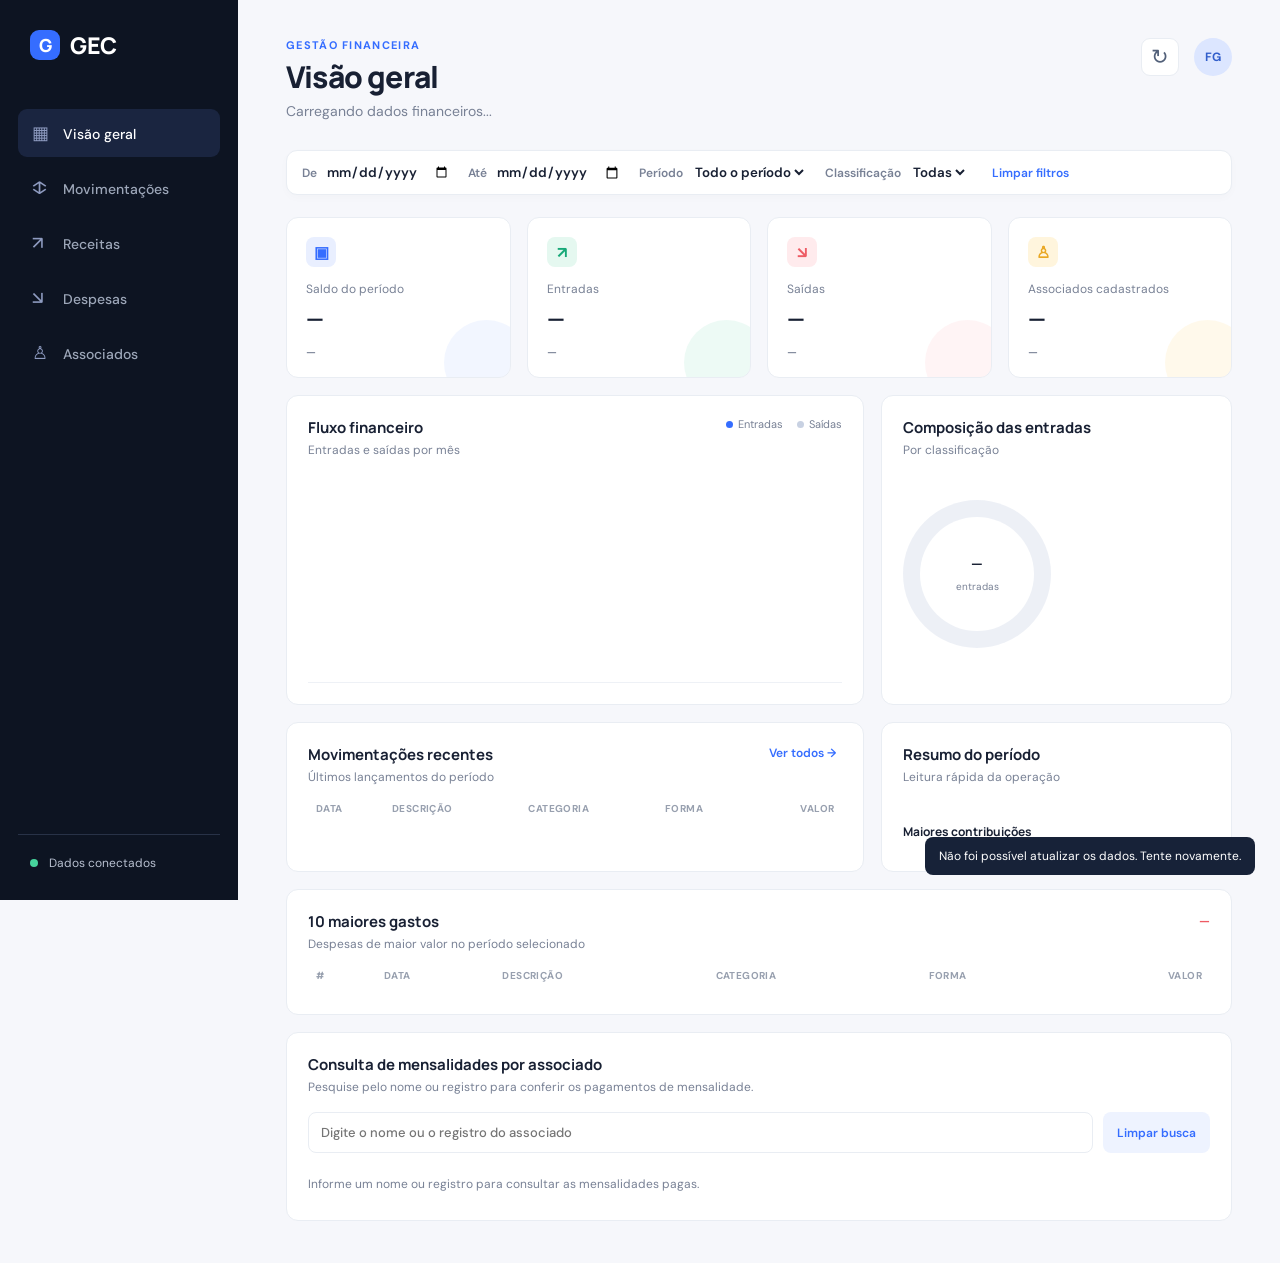
==== index.html @ 5729332a "Primeiro versão" ====
<!doctype html>
<html lang="pt-BR">
  <head>
    <meta charset="UTF-8" />
    <meta name="viewport" content="width=device-width, initial-scale=1.0" />
    <meta name="theme-color" content="#0c1220" />
    <title>GEC | Painel Financeiro</title>
    <link rel="preconnect" href="https://fonts.googleapis.com" />
    <link rel="preconnect" href="https://fonts.gstatic.com" crossorigin />
    <link href="https://fonts.googleapis.com/css2?family=DM+Sans:wght@400;500;600;700&family=Manrope:wght@500;600;700;800&display=swap" rel="stylesheet" />
    <link rel="stylesheet" href="./style.css" />
    <link rel="stylesheet" href="./associate.css" />
  </head>
  <body>
    <aside class="sidebar">
      <div class="brand"><span class="brand-mark">G</span><span>GEC</span></div>
      <nav>
        <a class="active" href="#visao-geral"><span>▦</span> Visão geral</a>
        <a href="#movimentacoes"><span>↕</span> Movimentações</a>
        <a href="#receitas"><span>↗</span> Receitas</a>
        <a href="#despesas"><span>↘</span> Despesas</a>
        <a href="#associados"><span>♙</span> Associados</a>
      </nav>
      <div class="sidebar-bottom"><span class="status-dot"></span> Dados conectados</div>
    </aside>

    <main>
      <header>
        <div>
          <p class="eyebrow">GESTÃO FINANCEIRA</p>
          <h1>Visão geral</h1>
          <p class="subtitle" id="period-title">Carregando dados financeiros...</p>
        </div>
        <div class="header-actions">
          <button class="icon-button" id="refresh" title="Atualizar dados">↻</button>
          <div class="avatar">FG</div>
        </div>
      </header>

      <section class="filter-bar" aria-label="Filtros do painel">
        <label>De <input type="date" id="date-from" /></label>
        <label>Até <input type="date" id="date-to" /></label>
        <label>Período <select id="period-filter"><option value="all">Todo o período</option></select></label>
        <label>Classificação <select id="category-filter"><option value="all">Todas</option></select></label>
        <button id="clear-filters">Limpar filtros</button>
        <span class="updated" id="updated-at"></span>
      </section>

      <section class="metrics" id="visao-geral">
        <article class="metric-card balance"><div class="metric-icon">▣</div><p>Saldo do período</p><h2 id="balance">—</h2><span id="balance-note">—</span></article>
        <article class="metric-card income"><div class="metric-icon">↗</div><p>Entradas</p><h2 id="income">—</h2><span id="income-note">—</span></article>
        <article class="metric-card expense"><div class="metric-icon">↘</div><p>Saídas</p><h2 id="expense">—</h2><span id="expense-note">—</span></article>
        <article class="metric-card people"><div class="metric-icon">♙</div><p>Associados cadastrados</p><h2 id="associates-count">—</h2><span id="associates-note">—</span></article>
      </section>

      <section class="grid top-grid">
        <article class="panel chart-panel" id="receitas">
          <div class="panel-heading"><div><h3>Fluxo financeiro</h3><p>Entradas e saídas por mês</p></div><div class="legend"><span><i class="income-dot"></i>Entradas</span><span><i class="expense-dot"></i>Saídas</span></div></div>
          <div class="bar-chart" id="bar-chart"></div>
        </article>
        <article class="panel distribution-panel">
          <div class="panel-heading"><div><h3>Composição das entradas</h3><p>Por classificação</p></div></div>
          <div class="donut-row"><div class="donut" id="donut"><div><strong id="donut-value">—</strong><span>entradas</span></div></div><ul id="distribution-list" class="distribution-list"></ul></div>
        </article>
      </section>

      <section class="grid bottom-grid">
        <article class="panel" id="movimentacoes">
          <div class="panel-heading"><div><h3>Movimentações recentes</h3><p>Últimos lançamentos do período</p></div><button class="link-button" id="show-all">Ver todos →</button></div>
          <div class="table-wrap"><table><thead><tr><th>Data</th><th>Descrição</th><th>Categoria</th><th>Forma</th><th class="amount">Valor</th></tr></thead><tbody id="transactions"></tbody></table></div>
        </article>
        <article class="panel insight-panel">
          <div class="panel-heading"><div><h3>Resumo do período</h3><p>Leitura rápida da operação</p></div></div>
          <div class="insights" id="insights"></div>
          <div class="top-members"><h4>Maiores contribuições</h4><div id="top-members"></div></div>
        </article>
      </section>

      <section class="panel expenses-ranking" id="despesas">
        <div class="panel-heading"><div><h3>10 maiores gastos</h3><p>Despesas de maior valor no período selecionado</p></div><strong id="expenses-total" class="expenses-total">—</strong></div>
        <div class="table-wrap"><table><thead><tr><th>#</th><th>Data</th><th>Descrição</th><th>Categoria</th><th>Forma</th><th class="amount">Valor</th></tr></thead><tbody id="top-expenses"></tbody></table></div>
      </section>

      <section class="panel associate-search" id="associados">
        <div class="panel-heading"><div><h3>Consulta de mensalidades por associado</h3><p>Pesquise pelo nome ou registro para conferir os pagamentos de mensalidade.</p></div></div>
        <div class="associate-controls">
          <input id="associate-query" list="associate-options" type="search" placeholder="Digite o nome ou o registro do associado" autocomplete="off" />
          <button id="associate-clear">Limpar busca</button>
        </div>
        <datalist id="associate-options"></datalist>
        <div id="associate-result" class="associate-result"><p>Informe um nome ou registro para consultar as mensalidades pagas.</p></div>
      </section>
    </main>
    <div class="toast" id="toast" role="status"></div>
    <script src="./app.js"></script>
  </body>
</html>
---- style.css ----
:root{--ink:#182033;--muted:#788195;--line:#e9edf3;--canvas:#f6f7fb;--surface:#fff;--nav:#0d1422;--blue:#356dff;--blue-soft:#e9efff;--green:#17a878;--red:#ee5b64;--yellow:#e9a722}*{box-sizing:border-box}body{margin:0;background:var(--canvas);color:var(--ink);font-family:'DM Sans',sans-serif}.sidebar{background:var(--nav);color:#b8c0d0;position:fixed;width:238px;inset:0 auto 0 0;padding:29px 18px;display:flex;flex-direction:column}.brand{font-family:Manrope,sans-serif;font-size:23px;font-weight:800;color:white;display:flex;align-items:center;gap:10px;margin:0 12px 48px}.brand-mark{background:var(--blue);height:30px;width:30px;border-radius:9px;display:grid;place-items:center;font-size:18px}nav{display:grid;gap:7px}nav a{color:#9da7b9;text-decoration:none;padding:12px 14px;border-radius:9px;font-size:14px;font-weight:500}nav a span{display:inline-block;width:27px;color:#8e9bc0;font-size:18px}nav a.active,nav a:hover{background:#1a2540;color:white}.sidebar-bottom{margin-top:auto;border-top:1px solid #283247;padding:20px 12px 0;font-size:12px}.status-dot{display:inline-block;width:8px;height:8px;background:#46d39c;border-radius:50%;margin-right:8px}main{margin-left:238px;padding:38px 48px 42px;max-width:1800px}header{display:flex;align-items:flex-start;justify-content:space-between;margin-bottom:30px}.eyebrow{font-size:11px;font-weight:700;letter-spacing:1.3px;color:var(--blue);margin:0 0 7px}h1,h2,h3,h4,p{margin:0}h1{font:800 30px/1.2 Manrope,sans-serif;letter-spacing:-.8px}.subtitle{color:var(--muted);font-size:14px;margin-top:7px}.header-actions{display:flex;align-items:center;gap:15px}.icon-button{border:1px solid var(--line);background:white;border-radius:9px;width:38px;height:38px;color:#526079;font-size:21px;cursor:pointer}.avatar{width:38px;height:38px;border-radius:50%;background:#dce6ff;color:#315ecb;font-size:12px;font-weight:700;display:grid;place-items:center}.filter-bar{padding:12px 15px;background:var(--surface);border:1px solid var(--line);border-radius:11px;display:flex;align-items:center;gap:18px;margin-bottom:22px;box-shadow:0 3px 10px #19223a05}.filter-bar label{font-size:12px;color:var(--muted);font-weight:600;display:flex;align-items:center;gap:8px}.filter-bar select{font-family:inherit;border:0;color:var(--ink);font-weight:600;outline:0;background:white;max-width:160px}.filter-bar button,.link-button{border:0;background:transparent;color:var(--blue);font:600 12px 'DM Sans';cursor:pointer}.updated{margin-left:auto;color:#9ca4b3;font-size:11px}.metrics{display:grid;grid-template-columns:repeat(4,1fr);gap:16px;margin-bottom:17px}.metric-card{background:white;border:1px solid var(--line);border-radius:12px;padding:19px 19px 16px;position:relative;overflow:hidden}.metric-card:after{content:'';position:absolute;right:-19px;bottom:-28px;width:85px;height:85px;border-radius:50%;opacity:.5}.metric-card.balance:after{background:#e6edff}.metric-card.income:after{background:#dcf5eb}.metric-card.expense:after{background:#ffeaeb}.metric-card.people:after{background:#fff4d7}.metric-icon{height:30px;width:30px;border-radius:8px;display:grid;place-items:center;font-weight:bold;margin-bottom:14px}.balance .metric-icon{background:var(--blue-soft);color:var(--blue)}.income .metric-icon{background:#e5f8f0;color:var(--green)}.expense .metric-icon{background:#ffebed;color:var(--red)}.people .metric-icon{background:#fff5dd;color:var(--yellow)}.metric-card p{color:var(--muted);font-size:12px}.metric-card h2{font:700 23px Manrope,sans-serif;letter-spacing:-.7px;margin:5px 0 6px}.metric-card span{font-size:11px;font-weight:600;color:var(--muted)}.grid{display:grid;gap:17px}.top-grid{grid-template-columns:1.65fr 1fr;margin-bottom:17px}.bottom-grid{grid-template-columns:1.65fr 1fr}.panel{background:var(--surface);border:1px solid var(--line);border-radius:12px;padding:21px;min-width:0}.panel-heading{display:flex;justify-content:space-between;align-items:flex-start;margin-bottom:17px}.panel-heading h3{font:700 15px Manrope,sans-serif}.panel-heading p{font-size:12px;color:var(--muted);margin-top:4px}.legend{display:flex;gap:14px;font-size:11px;color:var(--muted)}.legend i{display:inline-block;width:7px;height:7px;border-radius:50%;margin-right:5px}.income-dot{background:var(--blue)}.expense-dot{background:#c8d1e2}.bar-chart{height:208px;display:flex;align-items:end;gap:13px;padding:8px 5px 0;border-bottom:1px solid #eef1f6}.month{flex:1;display:flex;gap:3px;align-items:flex-end;justify-content:center;height:100%;position:relative}.bar{min-width:8px;width:38%;border-radius:4px 4px 0 0;transition:.25s}.bar.in{background:var(--blue)}.bar.out{background:#cfd7e5}.month label{position:absolute;bottom:-22px;font-size:10px;color:#8a93a4}.donut-row{display:flex;gap:21px;align-items:center;min-height:198px}.donut{--angle:0deg;width:148px;aspect-ratio:1;border-radius:50%;background:conic-gradient(var(--blue) var(--angle),#edf0f6 0);display:grid;place-items:center;flex-shrink:0;position:relative}.donut:before{content:'';position:absolute;inset:17px;background:white;border-radius:50%}.donut>div{position:relative;text-align:center}.donut strong{font:700 15px Manrope;display:block}.donut span{font-size:10px;color:var(--muted)}.distribution-list{padding:0;margin:0;list-style:none;flex:1}.distribution-list li{font-size:11px;margin:0 0 13px;display:flex;gap:7px;align-items:center}.distribution-list i{width:8px;height:8px;border-radius:50%;display:inline-block}.distribution-list b{font-weight:600;margin-left:auto}.table-wrap{overflow-x:auto}table{border-collapse:collapse;width:100%;font-size:12px}th{text-align:left;padding:0 8px 11px;color:#98a0af;font-size:10px;text-transform:uppercase;letter-spacing:.4px}td{padding:12px 8px;border-top:1px solid #edf0f5;color:#49546a}.amount{text-align:right;font-weight:700}.positive{color:var(--green)}.negative{color:var(--red)}.tag{font-size:10px;padding:4px 7px;border-radius:5px;background:#f0f3f8;color:#667084}.insights{display:grid;gap:10px;margin-bottom:21px}.insight{background:#f7f9fc;border-radius:8px;padding:11px 12px}.insight span{display:block;color:var(--muted);font-size:10px;margin-bottom:3px}.insight strong{font:700 14px Manrope}.top-members h4{font:700 12px Manrope;margin-bottom:10px}.member{display:flex;align-items:center;gap:8px;padding:7px 0;border-top:1px solid #eff1f5}.member:first-child{border-top:0}.member-avatar{width:25px;height:25px;border-radius:50%;background:#e8efff;color:#5576d1;font-size:9px;font-weight:700;display:grid;place-items:center}.member-name{font-size:11px;white-space:nowrap;overflow:hidden;text-overflow:ellipsis;flex:1}.member-value{font-size:11px;font-weight:700}.toast{position:fixed;right:25px;bottom:25px;background:#172238;color:white;border-radius:8px;padding:11px 14px;font-size:12px;transform:translateY(80px);opacity:0;transition:.2s}.toast.show{transform:translateY(0);opacity:1}@media(max-width:1050px){.metrics{grid-template-columns:repeat(2,1fr)}.top-grid,.bottom-grid{grid-template-columns:1fr}.sidebar{width:70px;padding:25px 10px}.brand{margin:0 auto 40px}.brand>span:last-child,nav a:not(.active)::after,.sidebar-bottom{display:none}nav a{padding:12px;text-align:center;font-size:0}nav a span{width:auto;font-size:19px}main{margin-left:70px;padding:30px}}@media(max-width:650px){main{margin:0;padding:24px 16px}.sidebar{display:none}header{margin-bottom:20px}.filter-bar{gap:9px;flex-wrap:wrap}.updated{margin-left:0;width:100%}.metrics{grid-template-columns:1fr 1fr;gap:10px}.metric-card{padding:14px}.metric-card h2{font-size:18px}.donut-row{justify-content:center}.distribution-list{max-width:150px}.panel{padding:16px}.legend{display:none}.top-grid,.bottom-grid{gap:10px}th:nth-child(4),td:nth-child(4){display:none}}
---- associate.css ----
.filter-bar input{font-family:inherit;border:0;color:var(--ink);font-weight:600;outline:0;background:white;max-width:160px}
.associate-search{margin-top:17px}.associate-controls{display:flex;gap:10px}.associate-controls input{flex:1;border:1px solid var(--line);border-radius:8px;padding:11px 12px;font:500 13px 'DM Sans';outline-color:var(--blue)}.associate-controls button{border:0;background:#eef3ff;color:var(--blue);border-radius:8px;padding:0 14px;font:600 12px 'DM Sans';cursor:pointer}.associate-result{margin-top:16px}.associate-result>p{font-size:12px;color:var(--muted);padding:7px 0}.associate-summary{display:flex;align-items:center;gap:12px;background:#f5f8ff;border-radius:9px;padding:12px;margin-bottom:12px}.associate-summary h4{font:700 13px Manrope}.associate-summary p{font-size:11px;color:var(--muted);margin-top:3px}.associate-total{margin-left:auto;text-align:right}.associate-total span{display:block;font-size:10px;color:var(--muted)}.associate-total strong{font:700 14px Manrope;color:var(--green)}
.expenses-ranking{margin-top:17px}.expenses-total{font:700 14px Manrope;color:var(--red)}.rank{width:30px;font-weight:700;color:#8490a5}
@media(max-width:650px){.associate-controls{flex-direction:column}.associate-controls button{height:38px}}
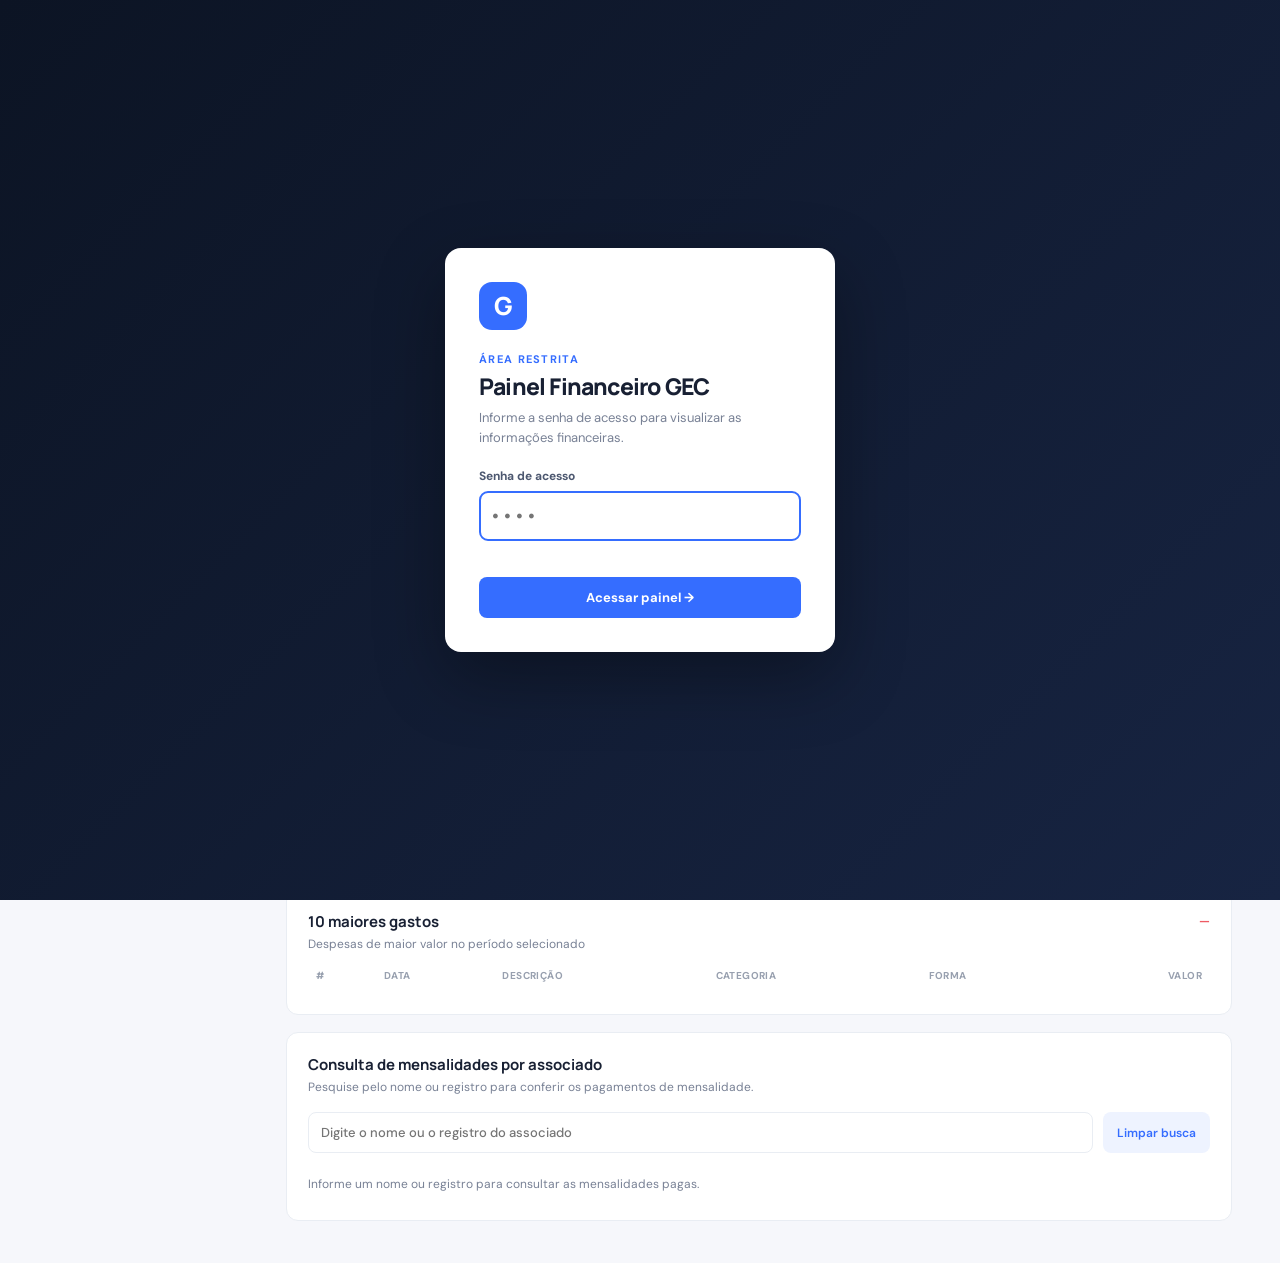
==== commit b88512d5: "Privacidade" ====
--- a/index.html
+++ b/index.html
@@ -12,6 +12,18 @@
     <link rel="stylesheet" href="./associate.css" />
   </head>
   <body>
+    <section class="access-gate" id="access-gate" aria-labelledby="access-title">
+      <form class="access-card" id="access-form">
+        <div class="access-logo"><span>G</span></div>
+        <p class="eyebrow">ÁREA RESTRITA</p>
+        <h1 id="access-title">Painel Financeiro GEC</h1>
+        <p>Informe a senha de acesso para visualizar as informações financeiras.</p>
+        <label for="access-password">Senha de acesso</label>
+        <input id="access-password" type="password" inputmode="numeric" maxlength="4" placeholder="••••" autocomplete="current-password" required autofocus />
+        <p id="access-error" class="access-error" role="alert"></p>
+        <button type="submit">Acessar painel →</button>
+      </form>
+    </section>
     <aside class="sidebar">
       <div class="brand"><span class="brand-mark">G</span><span>GEC</span></div>
       <nav>
--- a/associate.css
+++ b/associate.css
@@ -1,4 +1,5 @@
 .filter-bar input{font-family:inherit;border:0;color:var(--ink);font-weight:600;outline:0;background:white;max-width:160px}
+.access-gate{position:fixed;inset:0;background:linear-gradient(135deg,#0c1424,#172442);z-index:20;display:grid;place-items:center;padding:20px}.access-card{width:min(390px,100%);background:#fff;border-radius:16px;padding:34px;box-shadow:0 25px 70px #0005}.access-logo{height:48px;width:48px;border-radius:13px;background:var(--blue);display:grid;place-items:center;color:#fff;font:800 25px Manrope;margin-bottom:22px}.access-card h1{font-size:23px;margin-bottom:8px}.access-card>p:not(.eyebrow):not(.access-error){color:var(--muted);font-size:13px;line-height:1.5;margin-bottom:21px}.access-card label{display:block;color:#4d5870;font-size:12px;font-weight:700;margin-bottom:7px}.access-card input{width:100%;border:1px solid var(--line);border-radius:8px;padding:12px;font:600 18px 'DM Sans';letter-spacing:5px;outline-color:var(--blue)}.access-card button{width:100%;border:0;border-radius:8px;background:var(--blue);color:#fff;padding:12px;margin-top:14px;font:700 13px 'DM Sans';cursor:pointer}.access-error{color:var(--red);font-size:11px;min-height:16px;margin:6px 0 0}
 .associate-search{margin-top:17px}.associate-controls{display:flex;gap:10px}.associate-controls input{flex:1;border:1px solid var(--line);border-radius:8px;padding:11px 12px;font:500 13px 'DM Sans';outline-color:var(--blue)}.associate-controls button{border:0;background:#eef3ff;color:var(--blue);border-radius:8px;padding:0 14px;font:600 12px 'DM Sans';cursor:pointer}.associate-result{margin-top:16px}.associate-result>p{font-size:12px;color:var(--muted);padding:7px 0}.associate-summary{display:flex;align-items:center;gap:12px;background:#f5f8ff;border-radius:9px;padding:12px;margin-bottom:12px}.associate-summary h4{font:700 13px Manrope}.associate-summary p{font-size:11px;color:var(--muted);margin-top:3px}.associate-total{margin-left:auto;text-align:right}.associate-total span{display:block;font-size:10px;color:var(--muted)}.associate-total strong{font:700 14px Manrope;color:var(--green)}
 .expenses-ranking{margin-top:17px}.expenses-total{font:700 14px Manrope;color:var(--red)}.rank{width:30px;font-weight:700;color:#8490a5}
 @media(max-width:650px){.associate-controls{flex-direction:column}.associate-controls button{height:38px}}
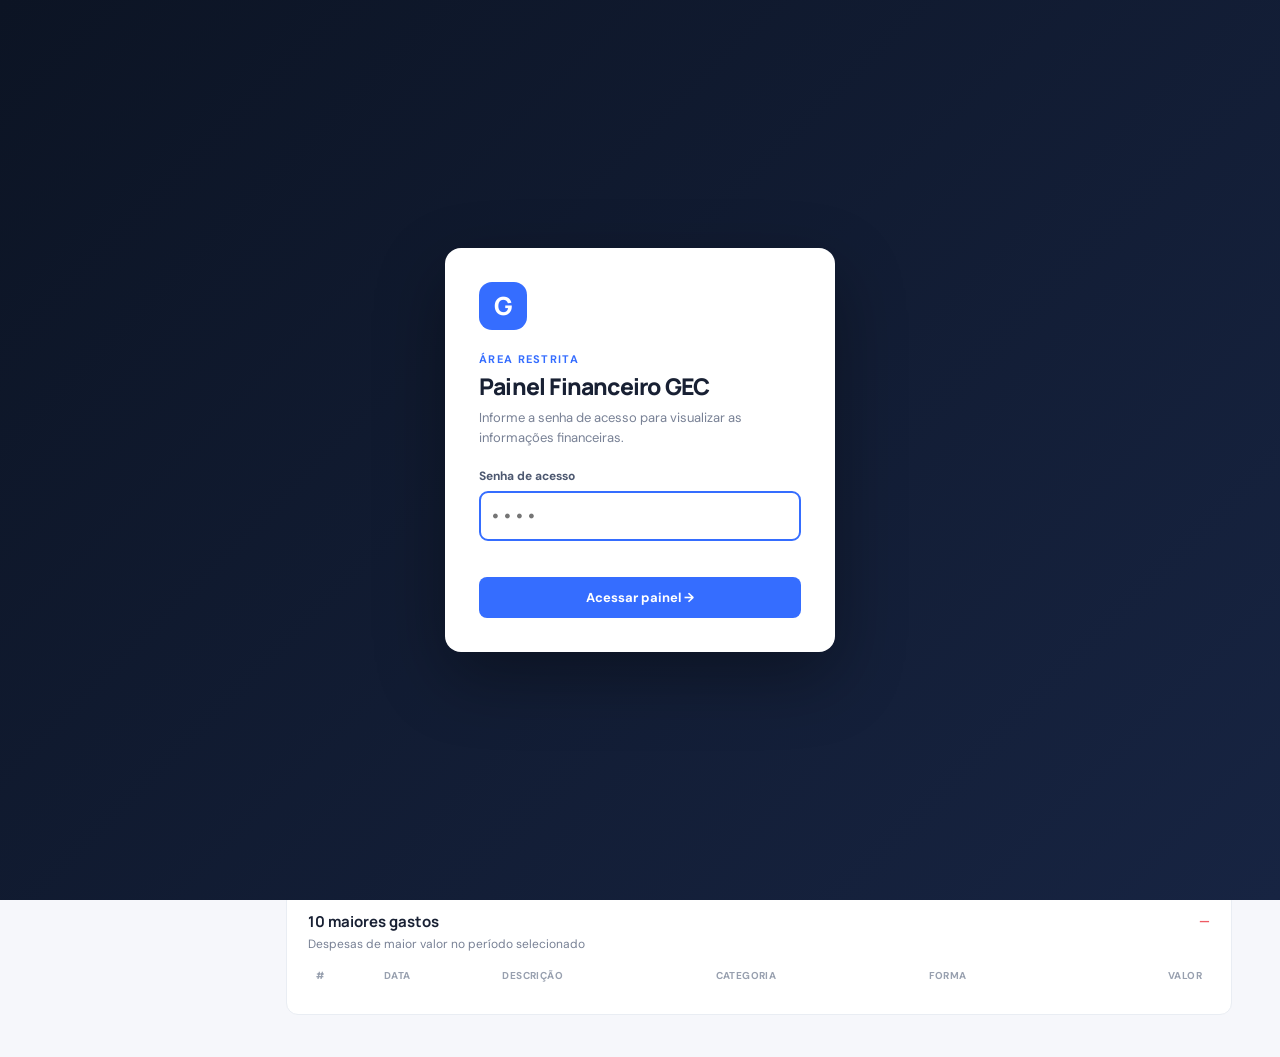
==== commit 0ada589c: "Separação da pesquisa de associados" ====
--- a/index.html
+++ b/index.html
@@ -31,7 +31,8 @@
         <a href="#movimentacoes"><span>↕</span> Movimentações</a>
         <a href="#receitas"><span>↗</span> Receitas</a>
         <a href="#despesas"><span>↘</span> Despesas</a>
-        <a href="#associados"><span>♙</span> Associados</a>
+        <a href="./mensalidades.html"><span>▤</span> Mensalidades</a>
+        <a href="./associados.html"><span>♙</span> Associados</a>
       </nav>
       <div class="sidebar-bottom"><span class="status-dot"></span> Dados conectados</div>
     </aside>
@@ -93,15 +94,6 @@
         <div class="table-wrap"><table><thead><tr><th>#</th><th>Data</th><th>Descrição</th><th>Categoria</th><th>Forma</th><th class="amount">Valor</th></tr></thead><tbody id="top-expenses"></tbody></table></div>
       </section>
 
-      <section class="panel associate-search" id="associados">
-        <div class="panel-heading"><div><h3>Consulta de mensalidades por associado</h3><p>Pesquise pelo nome ou registro para conferir os pagamentos de mensalidade.</p></div></div>
-        <div class="associate-controls">
-          <input id="associate-query" list="associate-options" type="search" placeholder="Digite o nome ou o registro do associado" autocomplete="off" />
-          <button id="associate-clear">Limpar busca</button>
-        </div>
-        <datalist id="associate-options"></datalist>
-        <div id="associate-result" class="associate-result"><p>Informe um nome ou registro para consultar as mensalidades pagas.</p></div>
-      </section>
     </main>
     <div class="toast" id="toast" role="status"></div>
     <script src="./app.js"></script>
